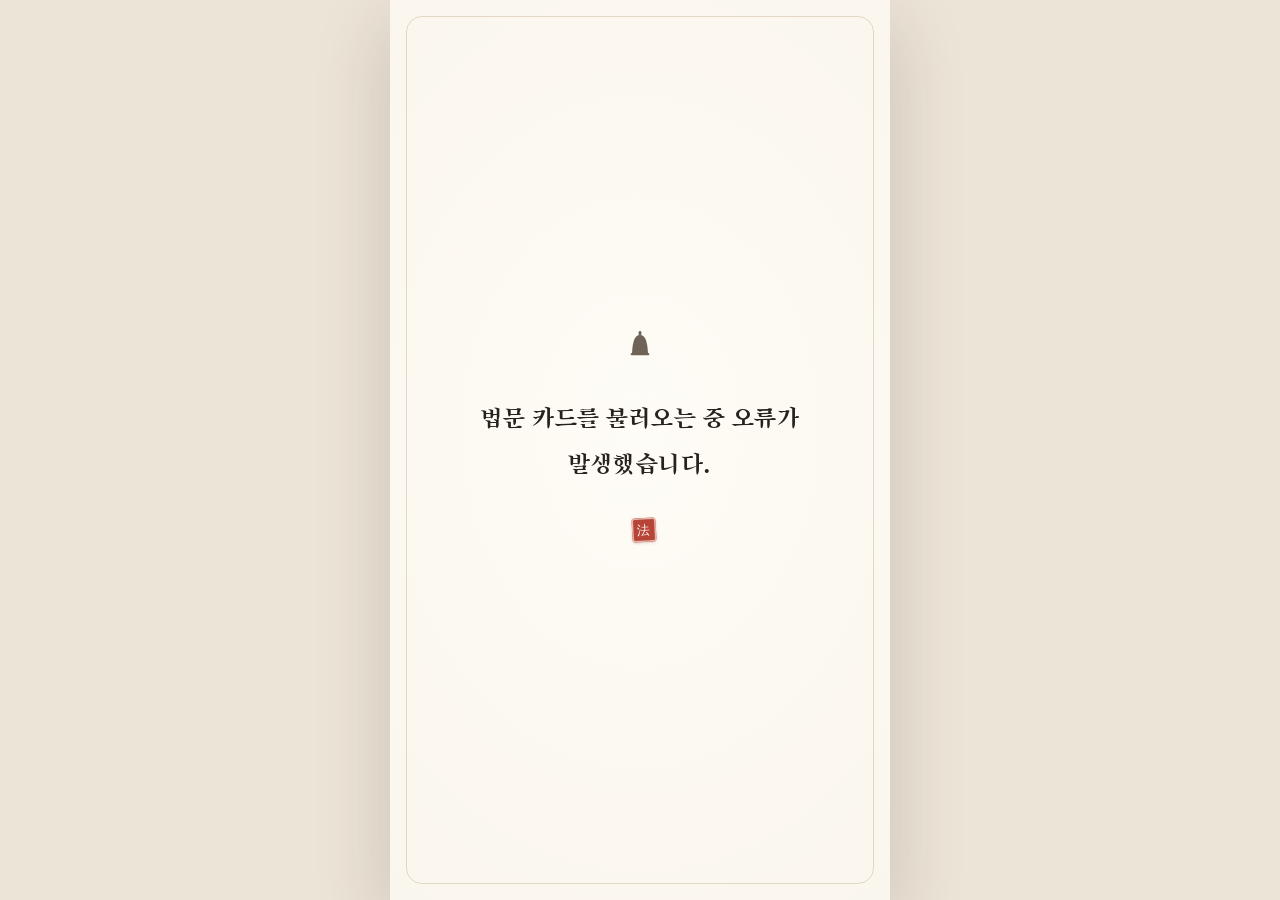
==== docs/card.html @ dd995e37 "Upload core Dharma Card static UI, assets, and .gitignore" ====
<!DOCTYPE html>
<html lang="ko">
<head>
  <meta charset="UTF-8" />
  <meta name="viewport" content="width=device-width, initial-scale=1.0, viewport-fit=cover, maximum-scale=1.0, user-scalable=no" />
  <meta name="theme-color" content="#FAF6EE" />
  <title>🪷 오늘의 불경 말씀</title>
  <link rel="icon" href="./icons/lotus.svg" type="image/svg+xml" />
  <link rel="stylesheet" href="./css/fonts.css" />
  <style>
    * { box-sizing: border-box; margin: 0; padding: 0; -webkit-tap-highlight-color: transparent; }
    html, body {
      height: 100%;
      background: #ECE4D7;
      font-family: var(--font-ui);
      color: #26221D;
      overflow: hidden;
    }
    .single-shell {
      position: relative;
      width: 100%;
      height: 100dvh;
      max-width: 500px;
      margin: 0 auto;
      overflow: hidden;
      background: #FAF6EE;
      box-shadow: 0 24px 70px rgba(45, 33, 18, 0.18);
      display: flex;
      flex-direction: column;
      align-items: center;
      justify-content: center;
    }
    @media (max-width: 520px) {
      .single-shell { max-width: 100%; box-shadow: none; }
    }
    .bg-layer {
      position: absolute; inset: 0;
      background-size: cover; background-position: center;
      z-index: 0;
      animation: softReveal 1.1s ease-out;
    }
    @keyframes softReveal {
      from { opacity: 0.4; transform: scale(1.03); }
      to { opacity: 1; transform: scale(1); }
    }
    .bg-glow {
      position: absolute; inset: 0;
      background: radial-gradient(ellipse 86% 64% at 50% 48%, rgba(255,253,248,0.84) 0%, rgba(255,251,243,0.46) 62%, rgba(255,251,243,0.04) 100%);
      z-index: 1; pointer-events: none;
    }
    .hanji-frame {
      position: absolute; inset: 16px;
      border: 1px solid rgba(168, 140, 102, 0.30);
      border-radius: 16px; z-index: 2; pointer-events: none;
    }
    .native-save-overlay {
      position: absolute; inset: 0;
      width: 100%; height: 100%; object-fit: cover;
      opacity: 0.001; z-index: 4;
      -webkit-touch-callout: default; user-select: none;
    }
    .card-center {
      position: relative; z-index: 3; width: 100%;
      padding: 36px 32px 64px;
      display: flex; flex-direction: column; align-items: center; justify-content: center;
      text-align: center; user-select: none; pointer-events: none;
      animation: fadeUp 0.9s ease-out;
    }
    @keyframes fadeUp {
      from { opacity: 0; transform: translateY(10px); }
      to { opacity: 1; transform: translateY(0); }
    }
    .bell-emblem { width: 24px; height: 30px; margin-bottom: 10px; opacity: 0.8; }
    .quote-number {
      font-family: var(--font-expo-classic); font-size: 14px;
      letter-spacing: 0.22em; color: #7D6A54; margin-bottom: 26px;
    }
    .quote-text {
      white-space: pre-line; word-break: keep-all; max-width: 100%;
      line-height: 1.85; text-shadow: 0 1px 14px rgba(255, 253, 248, 0.88);
    }
    .size-small { font-size: clamp(18px, 4.6vw, 21px); }
    .size-medium { font-size: clamp(21px, 5.5vw, 25px); }
    .size-large { font-size: clamp(24px, 6.3vw, 29px); }
    .size-xlarge { font-size: clamp(27px, 7.1vw, 33px); }
    .font-expo-calli.size-small { font-size: clamp(21px, 5.3vw, 25px); }
    .font-expo-calli.size-medium { font-size: clamp(25px, 6.4vw, 30px); }
    .font-expo-calli.size-large { font-size: clamp(29px, 7.3vw, 35px); }
    .font-expo-calli.size-xlarge { font-size: clamp(32px, 8.1vw, 39px); }
    .font-expo-ink.size-small { font-size: clamp(24px, 6.1vw, 29px); }
    .font-expo-ink.size-medium { font-size: clamp(28px, 7.1vw, 34px); }
    .font-expo-ink.size-large { font-size: clamp(32px, 8.1vw, 39px); }
    .font-expo-ink.size-xlarge { font-size: clamp(36px, 8.9vw, 43px); }
    .quote-text.long-quote { font-size: 0.88em; }
    .quote-source-row {
      margin-top: 30px; display: inline-flex; align-items: center; justify-content: center;
      font-family: var(--font-expo-classic); font-size: 16.5px; color: #5C4E3D; letter-spacing: 0.08em;
    }
    .music-float {
      position: absolute; left: 50%;
      bottom: calc(env(safe-area-inset-bottom, 12px) + 26px);
      transform: translateX(-50%); z-index: 10;
      display: inline-flex; align-items: center; gap: 8px;
      padding: 9px 18px; border-radius: 999px;
      background: rgba(255, 252, 246, 0.78); backdrop-filter: blur(10px);
      border: 1px solid rgba(168, 140, 102, 0.30);
      color: #544432; font-size: 12.5px; font-weight: 500;
      cursor: pointer; white-space: nowrap;
      box-shadow: 0 4px 16px rgba(68, 48, 24, 0.08);
      transition: all 0.25s ease;
    }
    .music-float.playing {
      background: rgba(102, 78, 52, 0.82); color: #FAF6EE; border-color: rgba(102, 78, 52, 0.5);
    }
    .music-float.pulse { animation: softPulse 2.2s infinite; }
    @keyframes softPulse {
      0%, 100% { box-shadow: 0 0 0 0 rgba(168, 130, 82, 0.38); }
      50% { box-shadow: 0 0 0 9px rgba(168, 130, 82, 0); }
    }
    .dot { width: 7px; height: 7px; border-radius: 50%; background: #B88B58; }
    .music-float.playing .dot { background: #F4D59D; }
    .hidden { display: none !important; }
  </style>
</head>
<body>
  <div class="single-shell">
    <div class="bg-layer" id="bgLayer"></div>
    <div class="bg-glow"></div>
    <div class="hanji-frame"></div>
    <img class="native-save-overlay" id="nativeSaveImg" alt="오늘의 불경 법문 카드" />

    <main class="card-center">
      <svg class="bell-emblem" id="bellEmblem" viewBox="0 0 36 44" fill="none" xmlns="http://www.w3.org/2000/svg">
        <rect x="16" y="1" width="4" height="7" rx="2" fill="#4C3E30"/>
        <path d="M18 7C10.5 7 7 15 6 35H30C29 15 25.5 7 18 7Z" fill="#4C3E30"/>
        <rect x="4" y="34" width="28" height="3.5" rx="1.7" fill="#4C3E30"/>
      </svg>
      <div class="quote-number" id="quoteNumber"></div>
      <div class="quote-text font-expo-woodblock size-medium ink-charcoal" id="quoteText"></div>
      <div class="quote-source-row">
        <span id="quoteSource"></span>
        <span class="dharma-seal" id="dharmaSeal">法</span>
      </div>
    </main>

    <button class="music-float" id="musicBtn" type="button">
      <span class="dot"></span>
      <span id="musicLabel">🎵 불교 명상 음악 준비 중...</span>
    </button>
  </div>

  <script src="./js/soundEngine.js"></script>
  <script src="./js/cardCanvas.js"></script>
  <script>
    (function () {
      const THEME_TO_BG = {
        '보시': ['bg-01.jpg', 'bg-08.jpg'],
        '비움': ['bg-02.jpg', 'bg-06.jpg'],
        '수행': ['bg-03.jpg', 'bg-09.jpg'],
        '지혜': ['bg-05.jpg', 'bg-10.jpg'],
        '자비': ['bg-07.jpg', 'bg-11.jpg'],
        '언어': ['bg-04.jpg', 'bg-12.jpg'],
        '평온': ['bg-12.jpg', 'bg-06.jpg'],
      };
      const ALL_BGS = [
        'bg-01.jpg','bg-02.jpg','bg-03.jpg','bg-04.jpg','bg-05.jpg','bg-06.jpg',
        'bg-07.jpg','bg-08.jpg','bg-09.jpg','bg-10.jpg','bg-11.jpg','bg-12.jpg',
      ];

      const el = {
        bgLayer: document.getElementById('bgLayer'),
        nativeSaveImg: document.getElementById('nativeSaveImg'),
        bellEmblem: document.getElementById('bellEmblem'),
        quoteNumber: document.getElementById('quoteNumber'),
        quoteText: document.getElementById('quoteText'),
        quoteSource: document.getElementById('quoteSource'),
        dharmaSeal: document.getElementById('dharmaSeal'),
        musicBtn: document.getElementById('musicBtn'),
        musicLabel: document.getElementById('musicLabel'),
      };

      let audioCfg = { enabled: true, track: 'singing_bowl', autoplay: true, volume: 65 };
      let pendingUnlock = false;

      function resolveBg(card, design, availableBgs) {
        const list = (availableBgs && availableBgs.length > 0) ? availableBgs : ALL_BGS;
        if (card.customBgId && list.includes(card.customBgId)) return card.customBgId;
        const mode = (design && design.bgMode) || 'theme';
        if (mode === 'fixed' && design.fixedBgId && list.includes(design.fixedBgId)) return design.fixedBgId;
        if (mode === 'theme') {
          const cands = (THEME_TO_BG[card.theme] || []).filter((id) => list.includes(id));
          if (cands.length > 0) return cands[(card.id || 0) % cands.length];
        }
        return list[Math.abs((card.sortOrder || card.id || 1) - 1) % list.length];
      }

      function updateMusicUi() {
        const playing = window.DharmaSoundEngine.isPlaying();
        const name = window.DharmaSoundEngine.getTrackLabel(audioCfg.track);
        el.musicBtn.classList.toggle('playing', playing);
        el.musicBtn.classList.toggle('pulse', !playing && pendingUnlock);
        if (audioCfg.track === 'mute') {
          el.musicBtn.classList.add('hidden');
          return;
        }
        if (playing) {
          el.musicLabel.textContent = '🎵 ' + name + ' · 일시정지';
        } else if (pendingUnlock) {
          el.musicLabel.textContent = '🪷 화면을 터치하면 명상 음악이 흐릅니다';
        } else {
          el.musicLabel.textContent = '🎵 ' + name + ' 듣기 ▶';
        }
      }

      window.DharmaSoundEngine.onChange(updateMusicUi);

      el.musicBtn.addEventListener('click', (e) => {
        e.stopPropagation();
        pendingUnlock = false;
        if (window.DharmaSoundEngine.isPlaying()) {
          window.DharmaSoundEngine.stop();
        } else {
          window.DharmaSoundEngine.start(audioCfg.track, Math.max(audioCfg.volume || 60, 55));
        }
        updateMusicUi();
      });

      function unlockAndPlay() {
        if (!pendingUnlock || audioCfg.track === 'mute') return;
        pendingUnlock = false;
        window.DharmaSoundEngine.start(audioCfg.track, Math.max(audioCfg.volume || 60, 55)).then(updateMusicUi);
        window.removeEventListener('pointerdown', unlockAndPlay);
        window.removeEventListener('touchstart', unlockAndPlay);
        window.removeEventListener('click', unlockAndPlay);
      }

      async function init() {
        try {
          const [cfgRes, quotesRes] = await Promise.all([
            fetch('./data/public-config.json?v=' + Date.now(), { cache: 'no-store' }),
            fetch('./data/quotes.json?v=' + Date.now(), { cache: 'no-store' }),
          ]);
          const cfg = await cfgRes.json();
          const quotes = await quotesRes.json();

          const params = new URLSearchParams(window.location.search);
          const reqId = Number(params.get('id') || params.get('card'));
          const targetId = reqId || cfg.todayCardId || (quotes[0] && quotes[0].id) || 1;
          const card = quotes.find((q) => Number(q.id) === targetId) || quotes[0];
          if (!card) throw new Error('말씀을 찾을 수 없습니다.');

          const d = cfg.design || {};
          audioCfg = { ...audioCfg, ...(cfg.audio || {}) };
          const bgId = resolveBg(card, d, cfg.backgrounds);
          const bgTxtName = bgId.replace(/.[^.]+$/, '.data.txt');
          let bgDataUri = '';
          try {
            const bgRes = await fetch('./backgrounds/' + encodeURIComponent(bgTxtName));
            if (bgRes.ok) bgDataUri = (await bgRes.text()).trim();
          } catch {}

          document.title = '🪷 오늘의 법문 · ' + card.source;
          if (bgDataUri) {
            el.bgLayer.style.backgroundImage = 'url("' + bgDataUri + '")';
          }

          el.bellEmblem.classList.toggle('hidden', d.showIcon === false);
          el.quoteNumber.classList.toggle('hidden', d.showNumber === false);
          el.quoteNumber.textContent = '· ' + card.id + ' ·';

          const lines = (card.quote_ko || '').split('\n');
          const isLong = lines.length >= 6 || (card.quote_ko || '').length > 90;
          el.quoteText.className = [
            'quote-text',
            'font-' + (d.fontPreset || 'expo-woodblock'),
            'size-' + (d.fontSize || 'medium'),
            'ink-' + (d.textDarkness || 'charcoal'),
            isLong ? 'long-quote' : '',
          ].join(' ');
          el.quoteText.style.lineHeight = String(d.lineHeight || 1.85);
          el.quoteText.textContent = card.quote_ko;

          el.quoteSource.textContent = '- ' + card.source + ' -';
          el.dharmaSeal.classList.toggle('hidden', d.showSeal === false);
          el.dharmaSeal.textContent = d.sealText || '法';

          // 길게 꾹 눌러서 안드로이드 네이티브 사진 저장이 가능하도록 고화질 PNG 생성 연결
          window.DharmaCardCanvas.renderDharmaCardToBlob(
            { ...card, resolvedBgUrl: bgDataUri },
            d,
            { format: 'mobile' }
          ).then((blob) => {
            if (blob) el.nativeSaveImg.src = URL.createObjectURL(blob);
          }).catch(() => {});

          // 배경 불교 명상 음악 재생
          if (audioCfg.enabled !== false && audioCfg.track !== 'mute') {
            window.DharmaSoundEngine.preload(audioCfg.track);
            const started = await window.DharmaSoundEngine.start(audioCfg.track, Math.max(audioCfg.volume || 60, 55));
            if (!started) {
              pendingUnlock = true;
              window.addEventListener('pointerdown', unlockAndPlay, { once: true });
              window.addEventListener('touchstart', unlockAndPlay, { once: true });
              window.addEventListener('click', unlockAndPlay, { once: true });
            }
          }
          updateMusicUi();
        } catch (err) {
          el.quoteText.textContent = '법문 카드를 불러오는 중 오류가 발생했습니다.';
          el.musicBtn.classList.add('hidden');
        }
      }

      init();
    })();
  </script>
</body>
</html>
---- docs/css/fonts.css ----
/* 서울국제불교박람회 감성 한국어 서체 컬렉션 */
@import url('https://fonts.googleapis.com/css2?family=East+Sea+Dokdo&family=Gowun+Batang:wght@400;700&family=Hahmlet:wght@400;500;600&family=Nanum+Brush+Script&family=Noto+Sans+KR:wght@300;400;500;600;700&family=Song+Myung&family=Yeon+Sung&display=swap');

:root {
  --font-ui: 'Noto Sans KR', -apple-system, BlinkMacSystemFont, 'Malgun Gothic', sans-serif;
  --font-expo-woodblock: 'Song Myung', 'Gowun Batang', 'Batang', serif;
  --font-expo-calli: 'Yeon Sung', 'Nanum Brush Script', cursive;
  --font-expo-ink: 'East Sea Dokdo', 'Nanum Brush Script', cursive;
  --font-expo-classic: 'Gowun Batang', 'Batang', serif;
  --font-expo-modern: 'Hahmlet', 'Gowun Batang', serif;
}

.font-expo-woodblock {
  font-family: var(--font-expo-woodblock);
  letter-spacing: 0.02em;
}

.font-expo-calli {
  font-family: var(--font-expo-calli);
  letter-spacing: 0.03em;
}

.font-expo-ink {
  font-family: var(--font-expo-ink);
  letter-spacing: 0.04em;
}

.font-expo-classic {
  font-family: var(--font-expo-classic);
  letter-spacing: -0.01em;
}

.font-expo-modern {
  font-family: var(--font-expo-modern);
  letter-spacing: -0.01em;
}

/* 전통 붉은 낙관(도장) 그래픽 */
.dharma-seal {
  display: inline-flex;
  align-items: center;
  justify-content: center;
  width: 24px;
  height: 24px;
  border-radius: 3px;
  background: rgba(176, 48, 36, 0.9);
  color: #FAF4E8;
  font-family: 'Song Myung', serif;
  font-size: 13px;
  line-height: 1;
  box-shadow: inset 0 0 0 1.5px rgba(250, 244, 232, 0.65), 0 1px 3px rgba(130, 30, 20, 0.2);
  vertical-align: middle;
  margin-left: 8px;
  transform: rotate(-3deg);
  user-select: none;
}

/* 텍스트 먹색 테마 */
.ink-charcoal { color: #26221D; }
.ink-ink { color: #121110; }
.ink-warm-brown { color: #3D2C1E; }
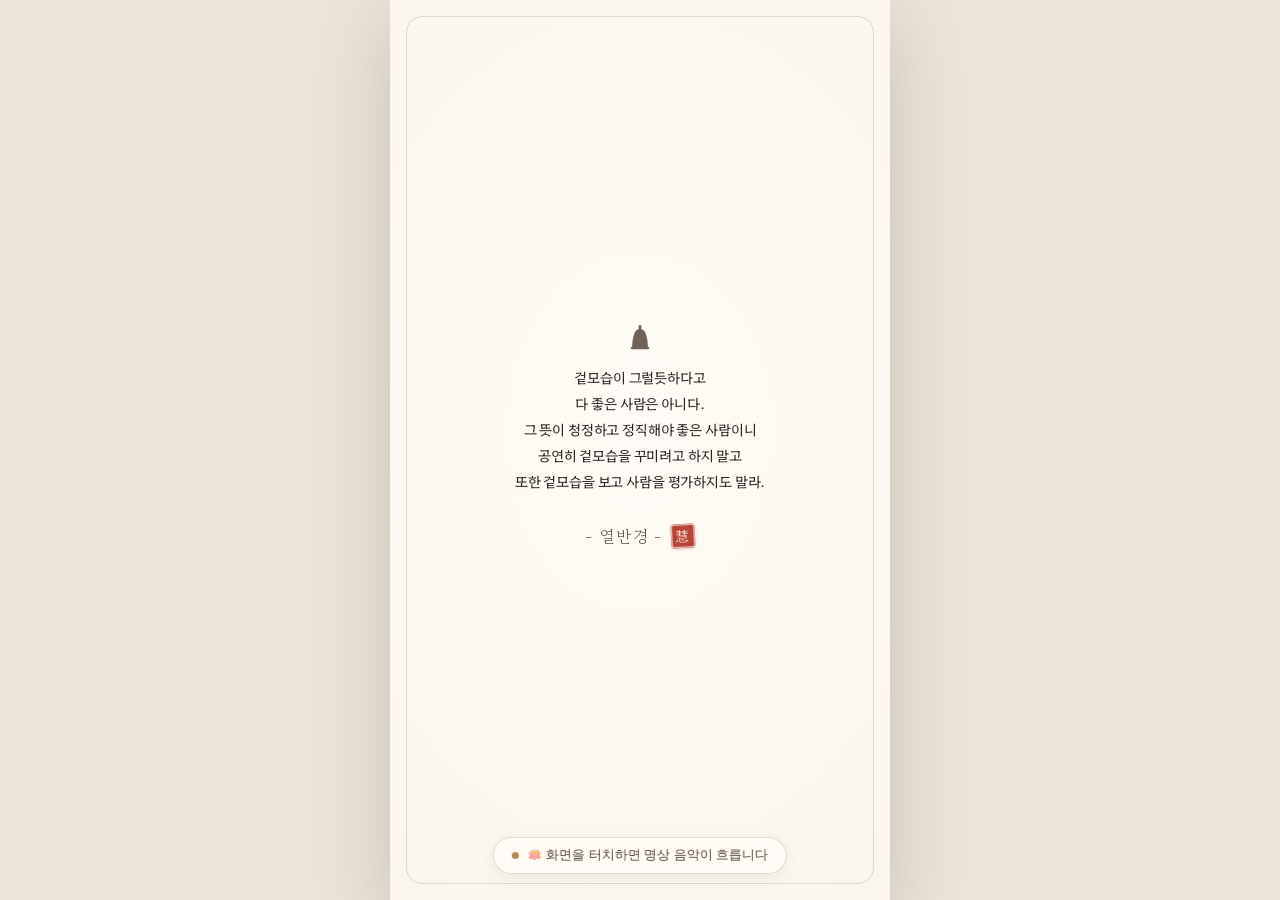
==== commit 417f2257: "Upload 138 quotes, public config, and card/index pages" ====
--- a/docs/card.html
+++ b/docs/card.html
@@ -5,7 +5,7 @@
   <meta name="viewport" content="width=device-width, initial-scale=1.0, viewport-fit=cover, maximum-scale=1.0, user-scalable=no" />
   <meta name="theme-color" content="#FAF6EE" />
   <title>🪷 오늘의 불경 말씀</title>
-  <link rel="icon" href="./icons/lotus.svg" type="image/svg+xml" />
+  <link rel="icon" href="./icons/icon-192.png" />
   <link rel="stylesheet" href="./css/fonts.css" />
   <style>
     * { box-sizing: border-box; margin: 0; padding: 0; -webkit-tap-highlight-color: transparent; }
@@ -253,16 +253,17 @@
           audioCfg = { ...audioCfg, ...(cfg.audio || {}) };
           const bgId = resolveBg(card, d, cfg.backgrounds);
           const bgTxtName = bgId.replace(/.[^.]+$/, '.data.txt');
-          let bgDataUri = '';
+          let bgUrl = './backgrounds/' + encodeURIComponent(bgId);
           try {
             const bgRes = await fetch('./backgrounds/' + encodeURIComponent(bgTxtName));
-            if (bgRes.ok) bgDataUri = (await bgRes.text()).trim();
+            if (bgRes.ok) {
+              const txt = (await bgRes.text()).trim();
+              if (txt.startsWith('data:image/')) bgUrl = txt;
+            }
           } catch {}
 
           document.title = '🪷 오늘의 법문 · ' + card.source;
-          if (bgDataUri) {
-            el.bgLayer.style.backgroundImage = 'url("' + bgDataUri + '")';
-          }
+          el.bgLayer.style.backgroundImage = 'url("' + bgUrl + '")';
 
           el.bellEmblem.classList.toggle('hidden', d.showIcon === false);
           el.quoteNumber.classList.toggle('hidden', d.showNumber === false);
@@ -286,7 +287,7 @@
 
           // 길게 꾹 눌러서 안드로이드 네이티브 사진 저장이 가능하도록 고화질 PNG 생성 연결
           window.DharmaCardCanvas.renderDharmaCardToBlob(
-            { ...card, resolvedBgUrl: bgDataUri },
+            { ...card, resolvedBgUrl: bgUrl },
             d,
             { format: 'mobile' }
           ).then((blob) => {
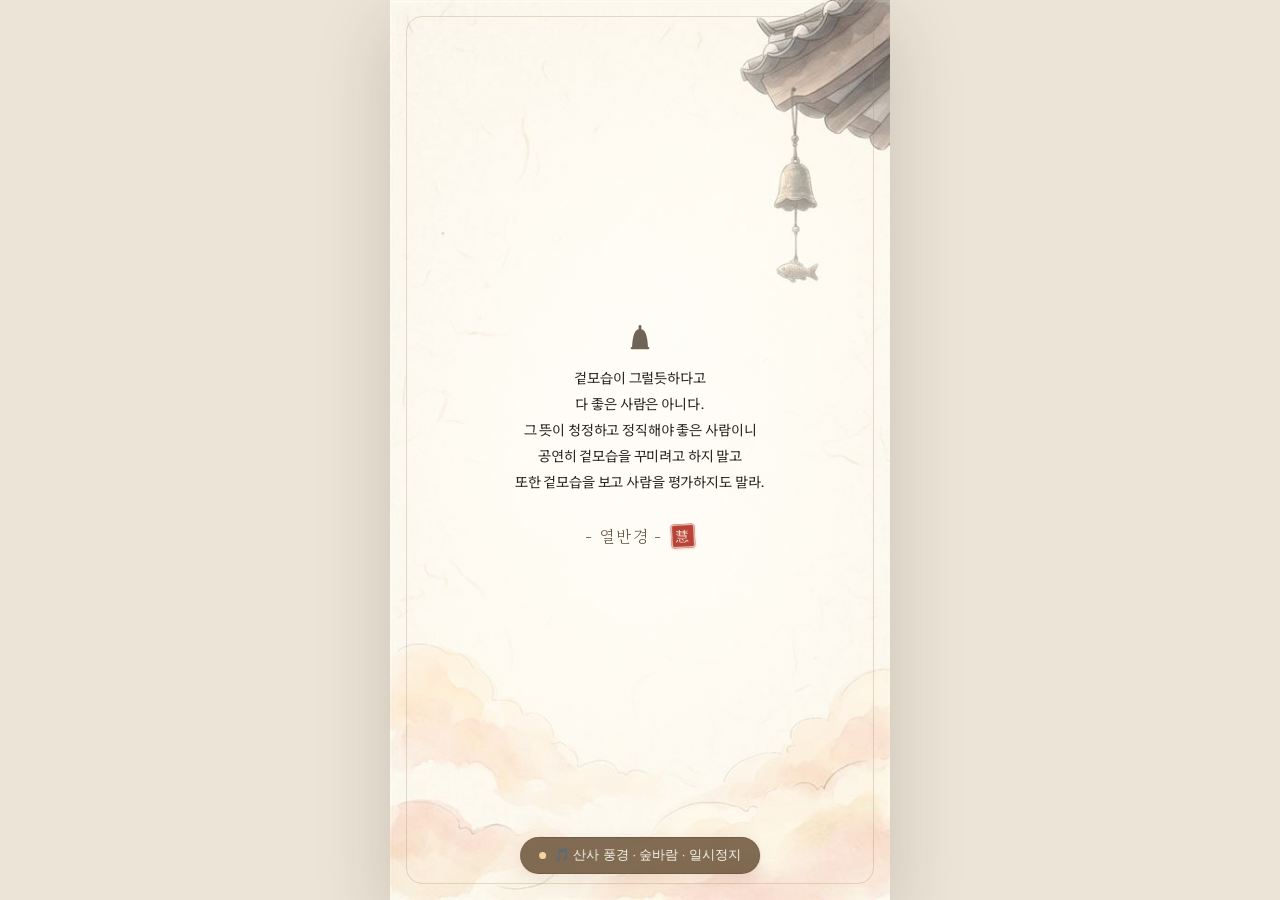
==== commit f9d0fea1: "docs-upload-backgrounds-and-audio" ====
--- a/docs/card.html
+++ b/docs/card.html
@@ -316,4 +316,4 @@
     })();
   </script>
 </body>
-</html>+</html>
--- a/docs/css/fonts.css
+++ b/docs/css/fonts.css
@@ -58,4 +58,4 @@
 /* 텍스트 먹색 테마 */
 .ink-charcoal { color: #26221D; }
 .ink-ink { color: #121110; }
-.ink-warm-brown { color: #3D2C1E; }+.ink-warm-brown { color: #3D2C1E; }
